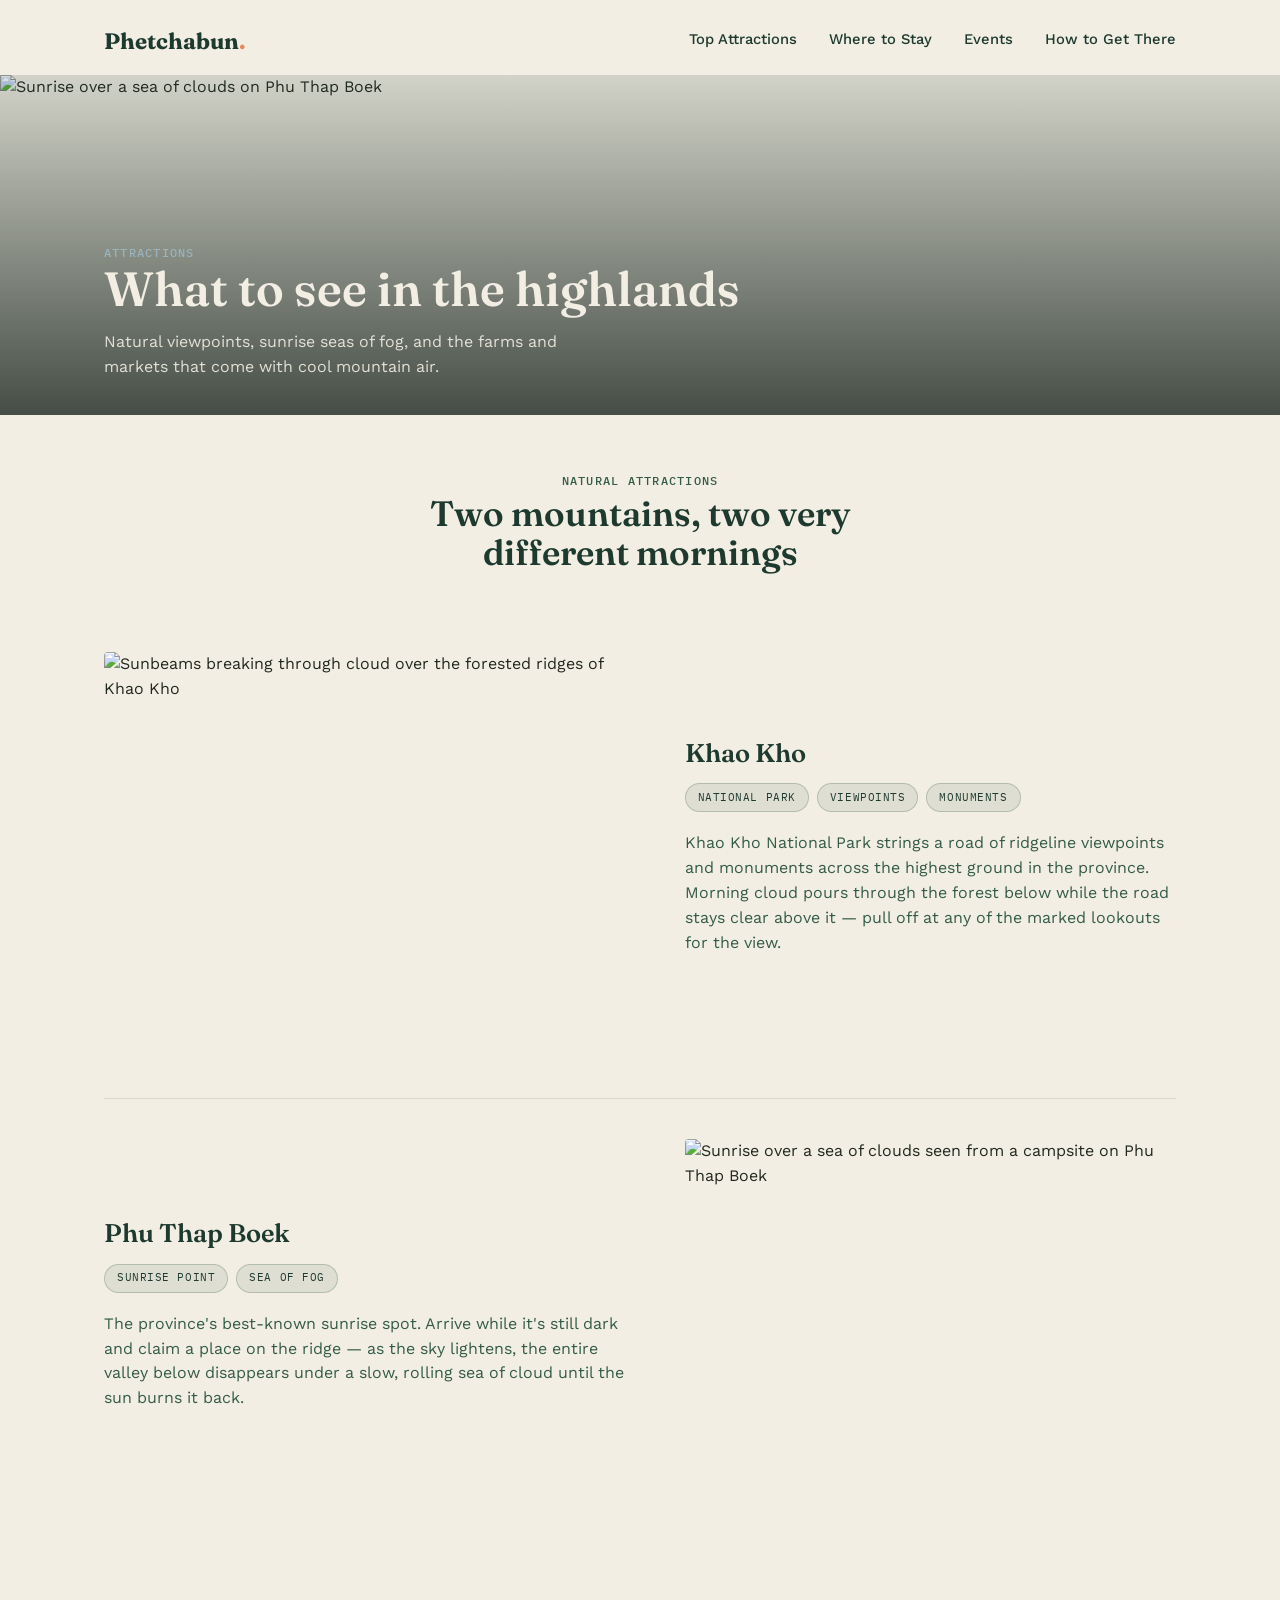
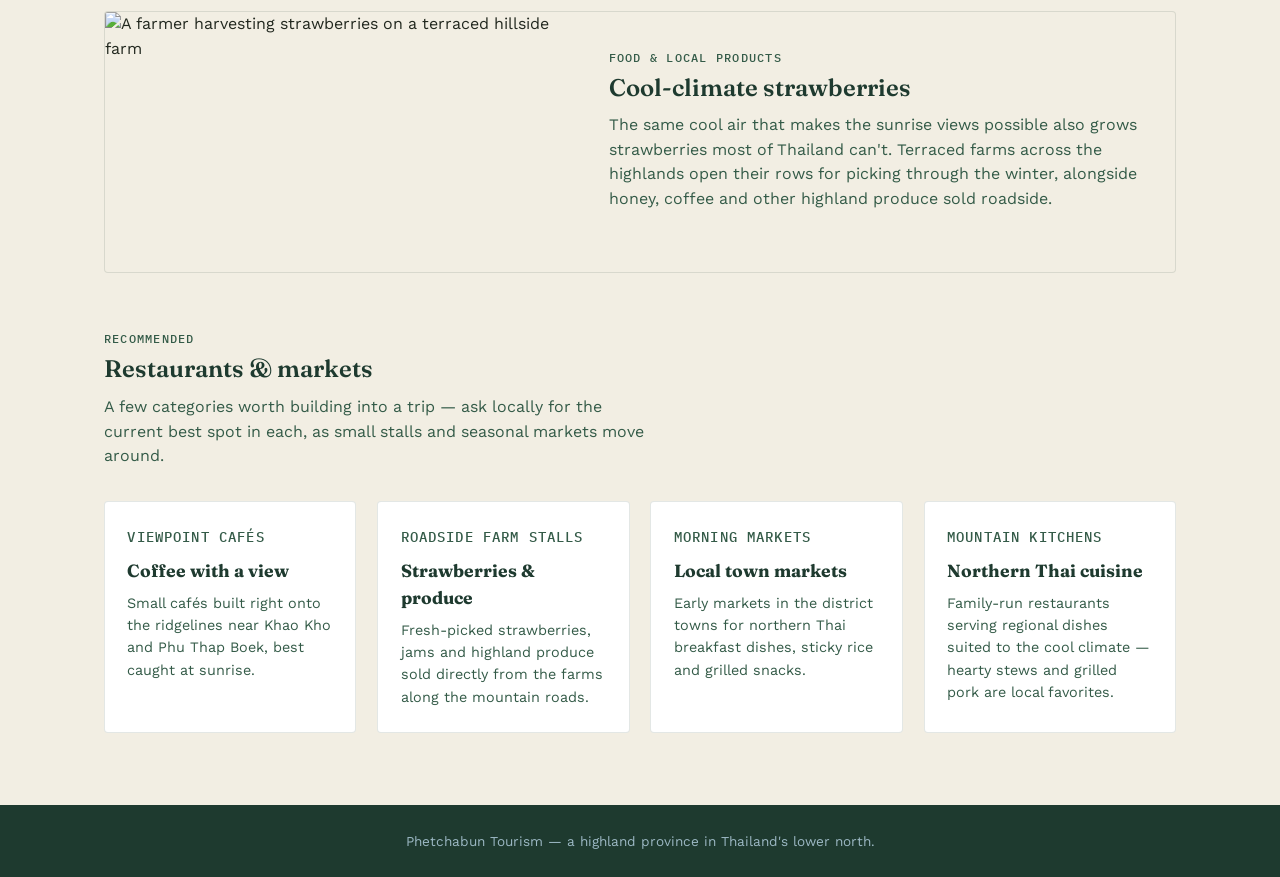
==== attractions.html @ 0102b241 "Update_25082026" ====
<!DOCTYPE html>
<html lang="en">
<head>
<meta charset="UTF-8">
<meta name="viewport" content="width=device-width, initial-scale=1.0">
<title>Attractions — Phetchabun</title>
<link rel="stylesheet" href="styles.css">
</head>
<body>

<header class="site-header">
  <a href="index.html" class="logo">Phetchabun<span class="logo-dot">.</span></a>
  <nav class="quick-links">
    <a href="attractions.html" aria-current="page">Top Attractions</a>
    <a href="index.html#stay">Where to Stay</a>
    <a href="index.html#events">Events</a>
    <a href="index.html#travel">How to Get There</a>
  </nav>
  <button class="nav-toggle" aria-label="Open menu" aria-expanded="false">
    <span></span><span></span><span></span>
  </button>
</header>

<main>

  <section class="page-hero">
    <img src="images/phu-thap-boek.jpg" alt="Sunrise over a sea of clouds on Phu Thap Boek">
    <div class="page-hero-copy">
      <p class="eyebrow">Attractions</p>
      <h1>What to see in the highlands</h1>
      <p>Natural viewpoints, sunrise seas of fog, and the farms and markets that come with cool mountain air.</p>
    </div>
  </section>

  <section class="feature-group" id="natural">
    <p class="eyebrow" style="text-align:center">Natural attractions</p>
    <h2>Two mountains, two very<br>different mornings</h2>

    <div class="feature-row">
      <div class="feature-media">
        <img src="images/khao-kho.jpg" alt="Sunbeams breaking through cloud over the forested ridges of Khao Kho">
      </div>
      <div class="feature-text">
        <h3>Khao Kho</h3>
        <div class="tag-row">
          <span class="tag-pill">National park</span>
          <span class="tag-pill">Viewpoints</span>
          <span class="tag-pill">Monuments</span>
        </div>
        <p>
          Khao Kho National Park strings a road of ridgeline viewpoints and
          monuments across the highest ground in the province. Morning cloud
          pours through the forest below while the road stays clear above it &mdash;
          pull off at any of the marked lookouts for the view.
        </p>
      </div>
    </div>

    <div class="feature-row reverse">
      <div class="feature-media">
        <img src="images/phu-thap-boek.jpg" alt="Sunrise over a sea of clouds seen from a campsite on Phu Thap Boek">
      </div>
      <div class="feature-text">
        <h3>Phu Thap Boek</h3>
        <div class="tag-row">
          <span class="tag-pill">Sunrise point</span>
          <span class="tag-pill">Sea of fog</span>
        </div>
        <p>
          The province's best-known sunrise spot. Arrive while it's still dark
          and claim a place on the ridge &mdash; as the sky lightens, the entire
          valley below disappears under a slow, rolling sea of cloud until the
          sun burns it back.
        </p>
      </div>
    </div>
  </section>

  <section class="food-section">
    <div class="food-band">
      <img src="images/strawberry-farm.jpg" alt="A farmer harvesting strawberries on a terraced hillside farm">
      <div class="food-band-text">
        <p class="eyebrow">Food &amp; local products</p>
        <h3>Cool-climate strawberries</h3>
        <p>
          The same cool air that makes the sunrise views possible also grows
          strawberries most of Thailand can't. Terraced farms across the
          highlands open their rows for picking through the winter, alongside
          honey, coffee and other highland produce sold roadside.
        </p>
      </div>
    </div>
  </section>

  <section class="market-section">
    <p class="eyebrow">Recommended</p>
    <h2>Restaurants &amp; markets</h2>
    <p style="max-width: 56ch; color: var(--forest);">
      A few categories worth building into a trip &mdash; ask locally for the
      current best spot in each, as small stalls and seasonal markets move
      around.
    </p>

    <div class="market-grid">
      <div class="market-card">
        <p class="mono">VIEWPOINT CAFÉS</p>
        <h4>Coffee with a view</h4>
        <p>Small cafés built right onto the ridgelines near Khao Kho and Phu Thap Boek, best caught at sunrise.</p>
      </div>
      <div class="market-card">
        <p class="mono">ROADSIDE FARM STALLS</p>
        <h4>Strawberries &amp; produce</h4>
        <p>Fresh-picked strawberries, jams and highland produce sold directly from the farms along the mountain roads.</p>
      </div>
      <div class="market-card">
        <p class="mono">MORNING MARKETS</p>
        <h4>Local town markets</h4>
        <p>Early markets in the district towns for northern Thai breakfast dishes, sticky rice and grilled snacks.</p>
      </div>
      <div class="market-card">
        <p class="mono">MOUNTAIN KITCHENS</p>
        <h4>Northern Thai cuisine</h4>
        <p>Family-run restaurants serving regional dishes suited to the cool climate &mdash; hearty stews and grilled pork are local favorites.</p>
      </div>
    </div>
  </section>

</main>

<footer class="site-footer">
  <p>Phetchabun Tourism &mdash; a highland province in Thailand's lower north.</p>
</footer>

<script>
  const toggle = document.querySelector('.nav-toggle');
  const nav = document.querySelector('.quick-links');
  if (toggle && nav) {
    toggle.addEventListener('click', () => {
      const open = nav.classList.toggle('open');
      toggle.setAttribute('aria-expanded', open);
    });
  }
</script>

</body>
</html>
---- styles.css ----
@import url('https://fonts.googleapis.com/css2?family=Fraunces:opsz,wght@9..144,400;9..144,600;9..144,700&family=Work+Sans:wght@400;500;600&family=IBM+Plex+Mono:wght@500&display=swap');

:root {
  --forest-deep: #1E3A2F;
  --forest: #345B48;
  --forest-light: #4A7360;
  --mist-cream: #F2EEE3;
  --sunrise: #E8875A;
  --sunrise-deep: #C86A3E;
  --sky-mist: #9CB8C4;
  --gold: #C9A15C;
  --charcoal: #22281F;

  --font-display: 'Fraunces', serif;
  --font-body: 'Work Sans', sans-serif;
  --font-mono: 'IBM Plex Mono', monospace;

  --max-width: 1120px;
}

* { box-sizing: border-box; }

html { scroll-behavior: smooth; }

body {
  margin: 0;
  background: var(--mist-cream);
  color: var(--charcoal);
  font-family: var(--font-body);
  line-height: 1.55;
}

h1, h2, h3 {
  font-family: var(--font-display);
  font-weight: 600;
  line-height: 1.1;
  margin: 0 0 0.5em;
  color: var(--forest-deep);
}

p { margin: 0 0 1em; }

a { color: inherit; }

.mono {
  font-family: var(--font-mono);
  font-weight: 500;
  font-size: 0.72rem;
  letter-spacing: 0.08em;
  text-transform: uppercase;
  color: var(--sunrise-deep);
}

.eyebrow {
  font-family: var(--font-mono);
  font-weight: 500;
  font-size: 0.78rem;
  letter-spacing: 0.1em;
  text-transform: uppercase;
  color: var(--forest);
  margin: 0 0 0.6em;
}

/* ---------- header ---------- */

.site-header {
  display: flex;
  align-items: center;
  justify-content: space-between;
  max-width: var(--max-width);
  margin: 0 auto;
  padding: 1.5rem 1.5rem 1rem;
}

.logo {
  font-family: var(--font-display);
  font-weight: 700;
  font-size: 1.4rem;
  text-decoration: none;
  color: var(--forest-deep);
}

.logo-dot { color: var(--sunrise); }

.quick-links {
  display: flex;
  gap: 2rem;
}

.quick-links a {
  text-decoration: none;
  font-size: 0.92rem;
  font-weight: 500;
  color: var(--forest-deep);
  border-bottom: 2px solid transparent;
  padding-bottom: 2px;
  transition: border-color 0.2s ease;
}

.quick-links a:hover,
.quick-links a:focus-visible {
  border-color: var(--sunrise);
}

.nav-toggle {
  display: none;
  flex-direction: column;
  gap: 5px;
  background: none;
  border: none;
  cursor: pointer;
  padding: 0.4rem;
}

.nav-toggle span {
  width: 22px;
  height: 2px;
  background: var(--forest-deep);
}

/* ---------- hero ---------- */

.hero {
  max-width: var(--max-width);
  margin: 0 auto;
  padding: 1rem 1.5rem 3rem;
  display: grid;
  grid-template-columns: 1fr 1fr;
  gap: 2rem;
  align-items: center;
}

.hero h1 {
  font-size: clamp(2.4rem, 5vw, 3.6rem);
}

.hero-sub {
  max-width: 42ch;
  color: var(--forest);
  font-size: 1.05rem;
}

.hero-actions {
  display: flex;
  gap: 0.9rem;
  margin-top: 1.5rem;
}

.btn {
  display: inline-block;
  padding: 0.8rem 1.5rem;
  border-radius: 2px;
  text-decoration: none;
  font-weight: 600;
  font-size: 0.92rem;
  border: 1px solid var(--forest-deep);
  transition: transform 0.15s ease, background 0.15s ease;
}

.btn:hover { transform: translateY(-2px); }

.btn-primary {
  background: var(--forest-deep);
  color: var(--mist-cream);
}

.btn-primary:hover { background: var(--forest); }

.btn-ghost {
  background: transparent;
  color: var(--forest-deep);
}

.btn-ghost:hover { background: rgba(30, 58, 47, 0.08); }

.hero-scene {
  border-radius: 4px;
  overflow: hidden;
  aspect-ratio: 4 / 3;
}

.hero-scene img {
  width: 100%;
  height: 100%;
  object-fit: cover;
  display: block;
}

/* ---------- season banner ---------- */

.season-banner {
  background: var(--forest-deep);
  color: var(--mist-cream);
  text-align: center;
  padding: 0.9rem 1.5rem;
}

.season-banner p {
  margin: 0;
  font-size: 0.95rem;
}

.season-banner .mono {
  color: var(--sunrise);
  margin-right: 0.6em;
}

/* ---------- featured / carousel ---------- */

.featured {
  max-width: var(--max-width);
  margin: 0 auto;
  padding: 3.5rem 1.5rem 2.5rem;
}

.section-head h2 {
  font-size: clamp(1.8rem, 3.4vw, 2.4rem);
}

.carousel {
  position: relative;
  margin-top: 2rem;
}

.carousel-track {
  display: flex;
  gap: 1.4rem;
  overflow-x: auto;
  scroll-snap-type: x mandatory;
  list-style: none;
  margin: 0;
  padding: 0.3rem 0.3rem 1rem;
  scrollbar-width: none;
}

.carousel-track::-webkit-scrollbar { display: none; }

.card {
  scroll-snap-align: start;
  flex: 0 0 300px;
  background: #fff;
  border-radius: 4px;
  overflow: hidden;
  box-shadow: 0 2px 10px rgba(30, 58, 47, 0.08);
}

.card-art {
  width: 100%;
  height: 190px;
  object-fit: cover;
  display: block;
}

.card-body {
  padding: 1.3rem 1.4rem 1.6rem;
}

.card-tag { display: block; margin-bottom: 0.5em; }

.card h3 {
  font-size: 1.25rem;
  margin-bottom: 0.35em;
}

.card p {
  font-size: 0.92rem;
  color: var(--forest);
  margin-bottom: 0;
}

.carousel-controls {
  display: flex;
  gap: 0.7rem;
  justify-content: flex-end;
  margin-top: 0.6rem;
}

.carousel-btn {
  width: 40px;
  height: 40px;
  border-radius: 50%;
  border: 1px solid var(--forest-deep);
  background: transparent;
  color: var(--forest-deep);
  font-size: 1.1rem;
  cursor: pointer;
  transition: background 0.15s ease;
}

.carousel-btn:hover { background: rgba(30, 58, 47, 0.08); }

/* ---------- about ---------- */

.about {
  max-width: var(--max-width);
  margin: 0 auto;
  padding: 2.5rem 1.5rem 4.5rem;
  display: grid;
  grid-template-columns: 1.1fr 0.9fr;
  gap: 3rem;
  border-top: 1px solid rgba(30, 58, 47, 0.15);
}

.about h2 { font-size: clamp(1.6rem, 3vw, 2.1rem); }

.about-overview p { color: var(--forest); }

.fact-list {
  list-style: none;
  margin: 0;
  padding: 0;
}

.fact-list li {
  padding: 0.85rem 0;
  border-bottom: 1px solid rgba(30, 58, 47, 0.12);
  font-size: 0.95rem;
}

.fact-list li:last-child { border-bottom: none; }

.fact-list .mono {
  display: block;
  margin-bottom: 0.3em;
}

/* ---------- footer ---------- */

.site-footer {
  background: var(--forest-deep);
  color: var(--sky-mist);
  text-align: center;
  padding: 1.6rem 1.5rem;
  font-size: 0.85rem;
}

.site-footer p { margin: 0; }

.text-link {
  display: inline-block;
  margin-top: 1.6rem;
  font-weight: 600;
  font-size: 0.92rem;
  color: var(--forest-deep);
  text-decoration: none;
  border-bottom: 2px solid var(--sunrise);
  padding-bottom: 2px;
}

.text-link:hover { color: var(--sunrise-deep); }

/* ---------- page hero (attractions & other subpages) ---------- */

.page-hero {
  position: relative;
  height: 340px;
  display: flex;
  align-items: flex-end;
}

.page-hero img {
  position: absolute;
  inset: 0;
  width: 100%;
  height: 100%;
  object-fit: cover;
  z-index: 0;
}

.page-hero::after {
  content: "";
  position: absolute;
  inset: 0;
  background: linear-gradient(180deg, rgba(30,58,47,0.15) 0%, rgba(20,32,26,0.78) 100%);
  z-index: 1;
}

.page-hero-copy {
  position: relative;
  z-index: 2;
  max-width: var(--max-width);
  margin: 0 auto;
  width: 100%;
  padding: 0 1.5rem 2.2rem;
  color: var(--mist-cream);
}

.page-hero-copy .eyebrow { color: var(--sky-mist); }

.page-hero-copy h1 {
  color: var(--mist-cream);
  font-size: clamp(2rem, 4.5vw, 3rem);
  margin-bottom: 0.3em;
}

.page-hero-copy p {
  max-width: 52ch;
  margin: 0;
  color: var(--mist-cream);
  opacity: 0.9;
}

/* ---------- feature rows ---------- */

.feature-group {
  max-width: var(--max-width);
  margin: 0 auto;
  padding: 3.5rem 1.5rem 1rem;
}

.feature-group > .eyebrow {
  text-align: center;
  margin-bottom: 0.4em;
}

.feature-group > h2 {
  text-align: center;
  font-size: clamp(1.7rem, 3.2vw, 2.2rem);
  max-width: 34ch;
  margin: 0 auto 2.5rem;
}

.feature-row {
  display: grid;
  grid-template-columns: 1.1fr 1fr;
  gap: 2.5rem;
  align-items: center;
  padding: 2.5rem 0;
  border-top: 1px solid rgba(30, 58, 47, 0.12);
}

.feature-row:first-of-type { border-top: none; }

.feature-row.reverse .feature-media { order: 2; }
.feature-row.reverse .feature-text { order: 1; }

.feature-media img {
  width: 100%;
  aspect-ratio: 4 / 3;
  object-fit: cover;
  border-radius: 4px;
  display: block;
}

.feature-text h3 {
  font-size: 1.6rem;
}

.feature-text p {
  color: var(--forest);
}

.tag-row {
  display: flex;
  flex-wrap: wrap;
  gap: 0.5rem;
  margin: 1rem 0 1.2rem;
}

.tag-pill {
  font-family: var(--font-mono);
  font-size: 0.7rem;
  letter-spacing: 0.05em;
  text-transform: uppercase;
  color: var(--forest-deep);
  background: rgba(52, 91, 72, 0.1);
  border: 1px solid rgba(52, 91, 72, 0.25);
  border-radius: 20px;
  padding: 0.3rem 0.75rem;
}

/* ---------- food & local products ---------- */

.food-section {
  max-width: var(--max-width);
  margin: 3rem auto 0;
  padding: 0 1.5rem;
}

.food-band {
  background: var(--mist-cream);
  border: 1px solid rgba(30, 58, 47, 0.12);
  border-radius: 4px;
  display: grid;
  grid-template-columns: 1fr 1.3fr;
  overflow: hidden;
}

.food-band img {
  width: 100%;
  height: 100%;
  min-height: 260px;
  object-fit: cover;
  display: block;
}

.food-band-text {
  padding: 2.2rem 2.4rem;
}

.food-band-text h3 { font-size: 1.5rem; }
.food-band-text p { color: var(--forest); }

/* ---------- recommended markets/restaurants ---------- */

.market-section {
  max-width: var(--max-width);
  margin: 0 auto;
  padding: 3.5rem 1.5rem 4.5rem;
}

.market-grid {
  display: grid;
  grid-template-columns: repeat(auto-fit, minmax(230px, 1fr));
  gap: 1.3rem;
  margin-top: 2rem;
}

.market-card {
  background: #fff;
  border: 1px solid rgba(30, 58, 47, 0.12);
  border-radius: 4px;
  padding: 1.5rem 1.4rem;
}

.market-card .mono { color: var(--forest); }

.market-card h4 {
  font-family: var(--font-display);
  font-size: 1.1rem;
  margin: 0.5em 0 0.4em;
  color: var(--forest-deep);
}

.market-card p {
  font-size: 0.9rem;
  color: var(--forest);
  margin: 0;
}

@media (max-width: 780px) {
  .feature-row { grid-template-columns: 1fr; }
  .feature-row.reverse .feature-media { order: 1; }
  .feature-row.reverse .feature-text { order: 2; }
  .food-band { grid-template-columns: 1fr; }
}

@media (max-width: 860px) {
  .hero { grid-template-columns: 1fr; }
  .about { grid-template-columns: 1fr; }
  .quick-links {
    display: none;
    position: absolute;
    top: 100%;
    left: 0;
    right: 0;
    background: var(--mist-cream);
    flex-direction: column;
    gap: 0;
    padding: 0.5rem 1.5rem 1rem;
    box-shadow: 0 4px 10px rgba(0,0,0,0.08);
  }
  .quick-links.open { display: flex; }
  .quick-links a { padding: 0.6rem 0; }
  .nav-toggle { display: flex; }
  .site-header { position: relative; }
}

:focus-visible {
  outline: 2px solid var(--sunrise);
  outline-offset: 2px;
}
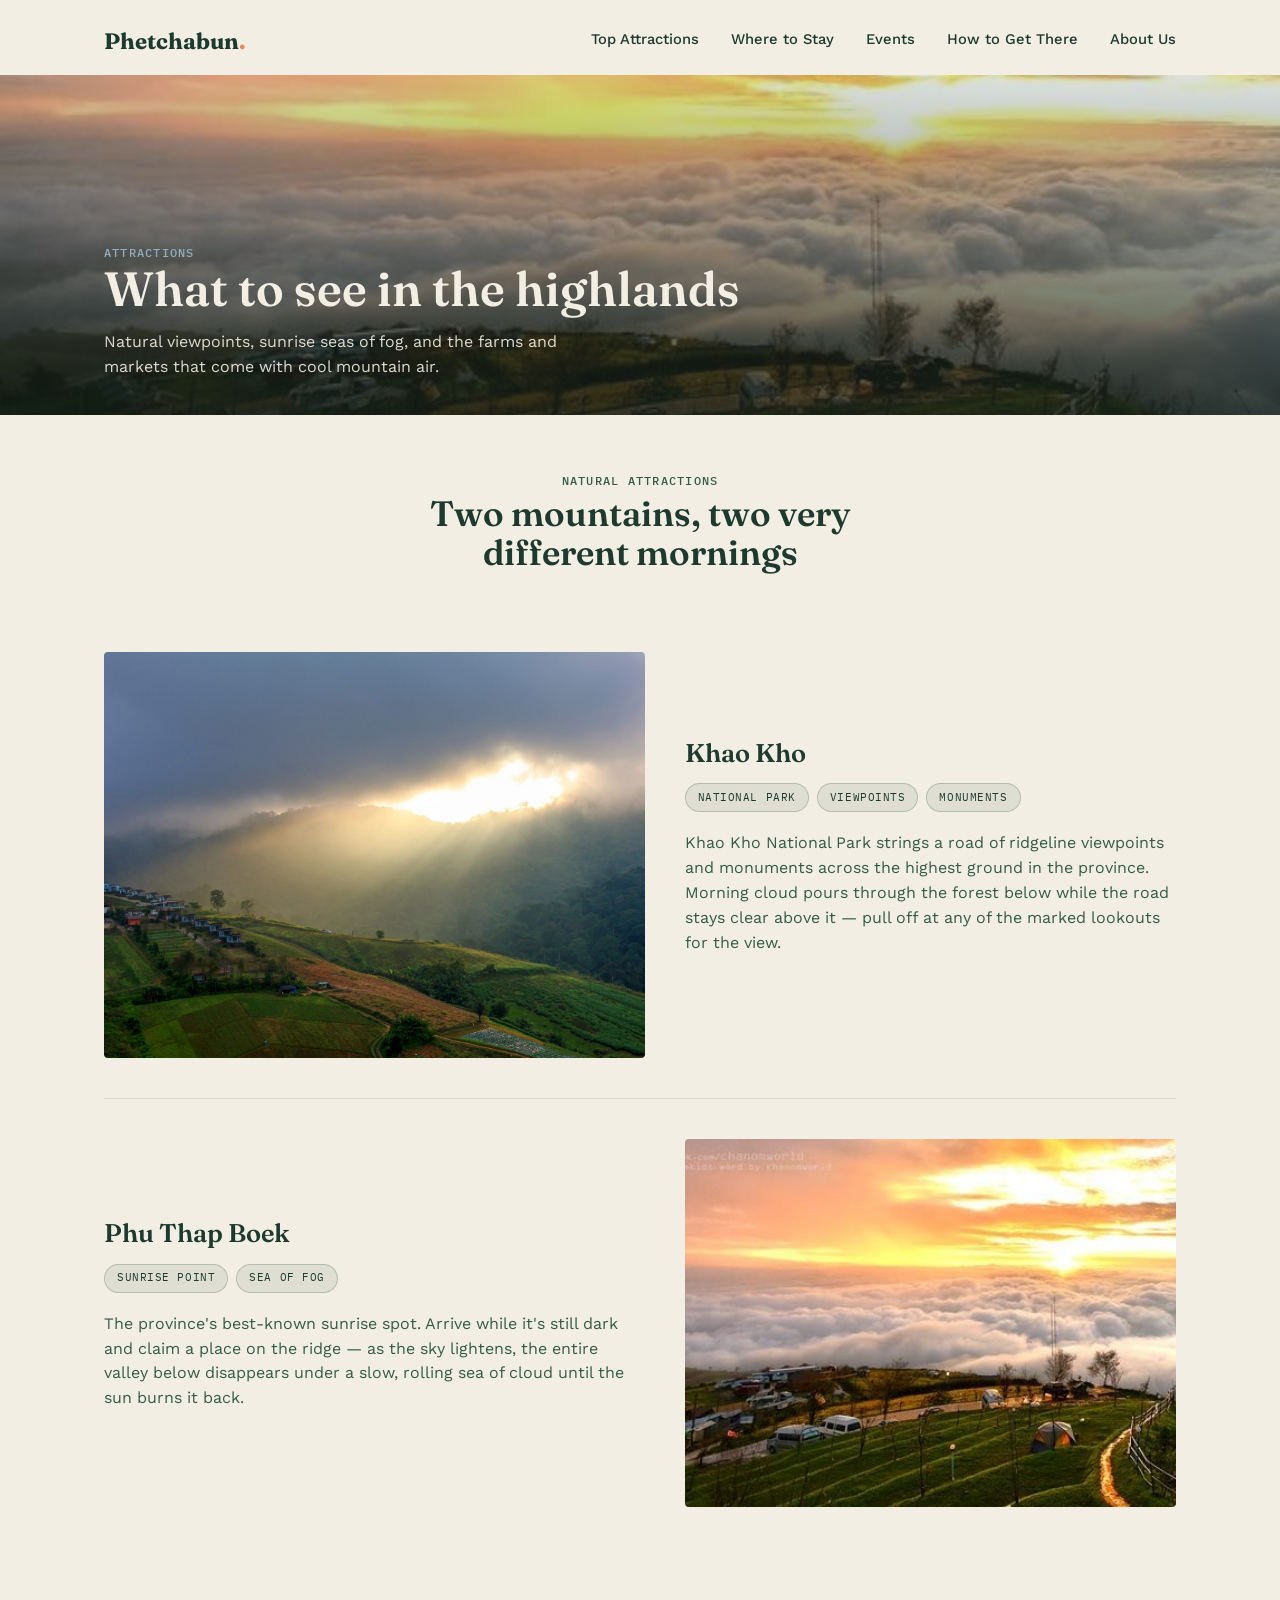
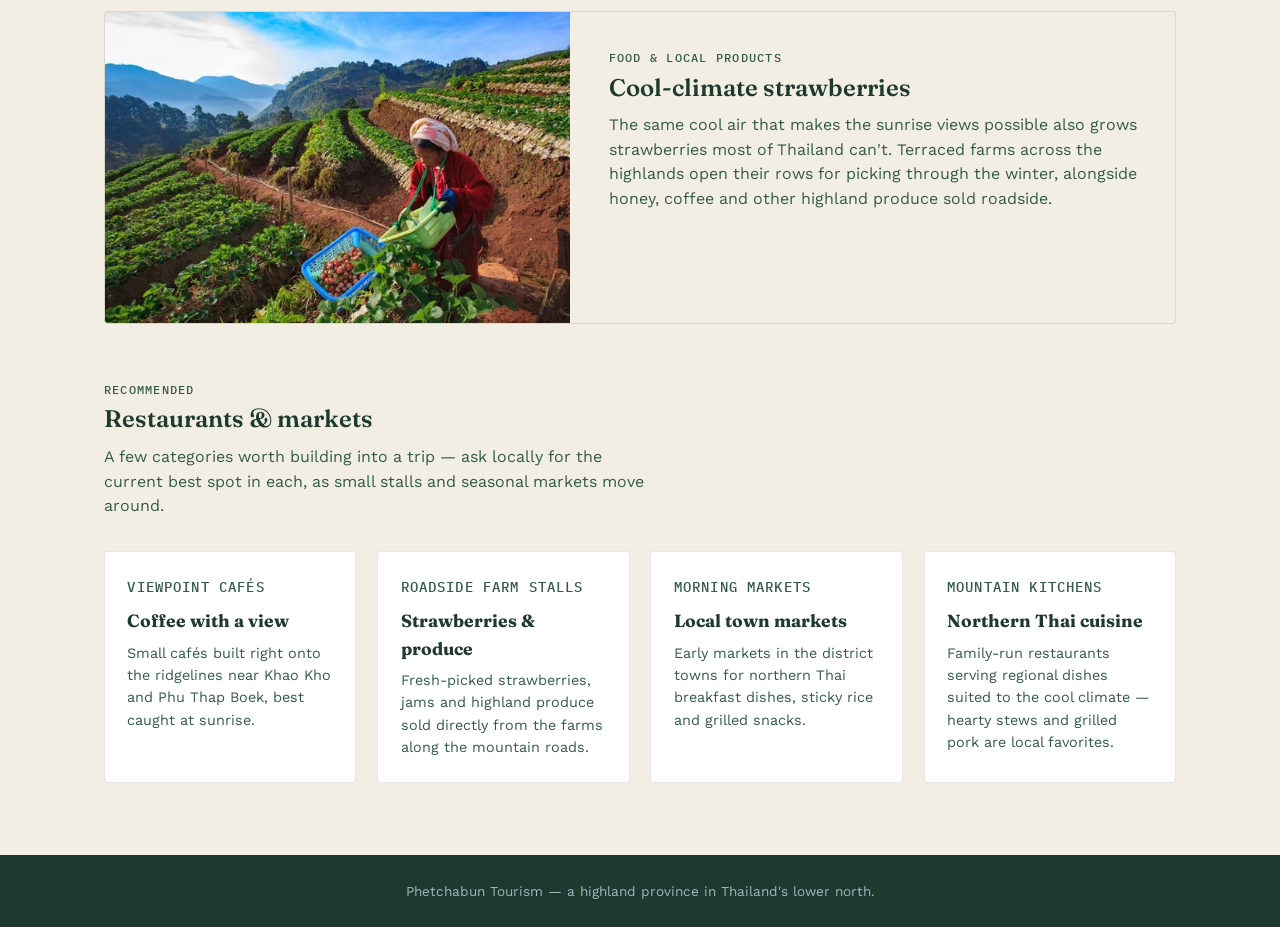
==== commit 1fe69a33: "Add files via upload" ====
--- a/attractions.html
+++ b/attractions.html
@@ -12,9 +12,10 @@
   <a href="index.html" class="logo">Phetchabun<span class="logo-dot">.</span></a>
   <nav class="quick-links">
     <a href="attractions.html" aria-current="page">Top Attractions</a>
-    <a href="index.html#stay">Where to Stay</a>
-    <a href="index.html#events">Events</a>
-    <a href="index.html#travel">How to Get There</a>
+    <a href="stay-travel.html#stay">Where to Stay</a>
+    <a href="events.html">Events</a>
+    <a href="stay-travel.html#travel">How to Get There</a>
+    <a href="about.html">About Us</a>
   </nav>
   <button class="nav-toggle" aria-label="Open menu" aria-expanded="false">
     <span></span><span></span><span></span>
--- a/styles.css
+++ b/styles.css
@@ -536,6 +536,201 @@
   font-size: 0.9rem;
   color: var(--forest);
   margin: 0;
+}
+
+/* ---------- interests grid (events page) ---------- */
+
+.interest-section {
+  max-width: var(--max-width);
+  margin: 0 auto;
+  padding: 3.5rem 1.5rem 1rem;
+}
+
+.interest-grid {
+  display: grid;
+  grid-template-columns: repeat(auto-fit, minmax(220px, 1fr));
+  gap: 1.3rem;
+  margin-top: 2rem;
+}
+
+.interest-card {
+  background: #fff;
+  border: 1px solid rgba(30, 58, 47, 0.12);
+  border-radius: 4px;
+  padding: 1.6rem 1.5rem;
+  border-top: 3px solid var(--sunrise);
+}
+
+.interest-card h3 {
+  font-size: 1.15rem;
+  margin-bottom: 0.4em;
+}
+
+.interest-card p {
+  font-size: 0.9rem;
+  color: var(--forest);
+  margin: 0;
+}
+
+/* ---------- itineraries ---------- */
+
+.itinerary-section {
+  max-width: var(--max-width);
+  margin: 0 auto;
+  padding: 3rem 1.5rem 1rem;
+}
+
+.itinerary-grid {
+  display: grid;
+  grid-template-columns: repeat(auto-fit, minmax(260px, 1fr));
+  gap: 1.4rem;
+  margin-top: 2rem;
+}
+
+.itinerary-card {
+  background: var(--forest-deep);
+  color: var(--mist-cream);
+  border-radius: 4px;
+  padding: 1.8rem 1.6rem;
+}
+
+.itinerary-length {
+  font-family: var(--font-mono);
+  font-size: 0.75rem;
+  letter-spacing: 0.08em;
+  text-transform: uppercase;
+  color: var(--sunrise);
+  display: block;
+  margin-bottom: 0.6em;
+}
+
+.itinerary-card h3 {
+  color: var(--mist-cream);
+  font-size: 1.3rem;
+  margin-bottom: 0.8em;
+}
+
+.itinerary-steps {
+  list-style: none;
+  margin: 0;
+  padding: 0;
+}
+
+.itinerary-steps li {
+  font-size: 0.88rem;
+  padding: 0.5rem 0;
+  border-top: 1px solid rgba(242, 238, 227, 0.15);
+  color: var(--sky-mist);
+}
+
+.itinerary-steps li:first-child { border-top: none; }
+
+/* ---------- seasonal calendar ---------- */
+
+.calendar-section {
+  max-width: var(--max-width);
+  margin: 0 auto;
+  padding: 3rem 1.5rem 4.5rem;
+}
+
+.season-list {
+  list-style: none;
+  margin: 2rem 0 0;
+  padding: 0;
+  display: grid;
+  gap: 1px;
+  background: rgba(30, 58, 47, 0.12);
+  border: 1px solid rgba(30, 58, 47, 0.12);
+  border-radius: 4px;
+  overflow: hidden;
+}
+
+.season-list li {
+  background: #fff;
+  display: grid;
+  grid-template-columns: 160px 1fr;
+  gap: 1.2rem;
+  padding: 1.1rem 1.4rem;
+  align-items: baseline;
+}
+
+.season-list .mono {
+  color: var(--forest-deep);
+}
+
+.season-list p {
+  margin: 0;
+  font-size: 0.92rem;
+  color: var(--forest);
+}
+
+@media (max-width: 600px) {
+  .season-list li { grid-template-columns: 1fr; gap: 0.3rem; }
+}
+
+/* ---------- map embed ---------- */
+
+.map-embed {
+  border: 1px solid rgba(30, 58, 47, 0.12);
+  border-radius: 4px;
+  overflow: hidden;
+}
+
+.map-embed iframe {
+  width: 100%;
+  height: 340px;
+  display: block;
+  border: 0;
+}
+
+/* ---------- about us / team ---------- */
+
+.team-section {
+  max-width: var(--max-width);
+  margin: 0 auto;
+  padding: 3.5rem 1.5rem 4.5rem;
+}
+
+.team-photo {
+  width: 100%;
+  max-width: 720px;
+  margin: 2rem auto 0;
+  border-radius: 4px;
+  overflow: hidden;
+}
+
+.team-photo img {
+  width: 100%;
+  display: block;
+}
+
+.team-grid {
+  display: grid;
+  grid-template-columns: repeat(auto-fit, minmax(220px, 1fr));
+  gap: 1.2rem;
+  max-width: 720px;
+  margin: 2rem auto 0;
+}
+
+.team-card {
+  background: #fff;
+  border: 1px solid rgba(30, 58, 47, 0.12);
+  border-radius: 4px;
+  padding: 1.3rem 1.4rem;
+  text-align: center;
+}
+
+.team-card .name {
+  font-family: var(--font-display);
+  font-weight: 600;
+  font-size: 1.05rem;
+  color: var(--forest-deep);
+  display: block;
+  margin-bottom: 0.35em;
+}
+
+.team-card .mono {
+  color: var(--forest);
 }
 
 @media (max-width: 780px) {
